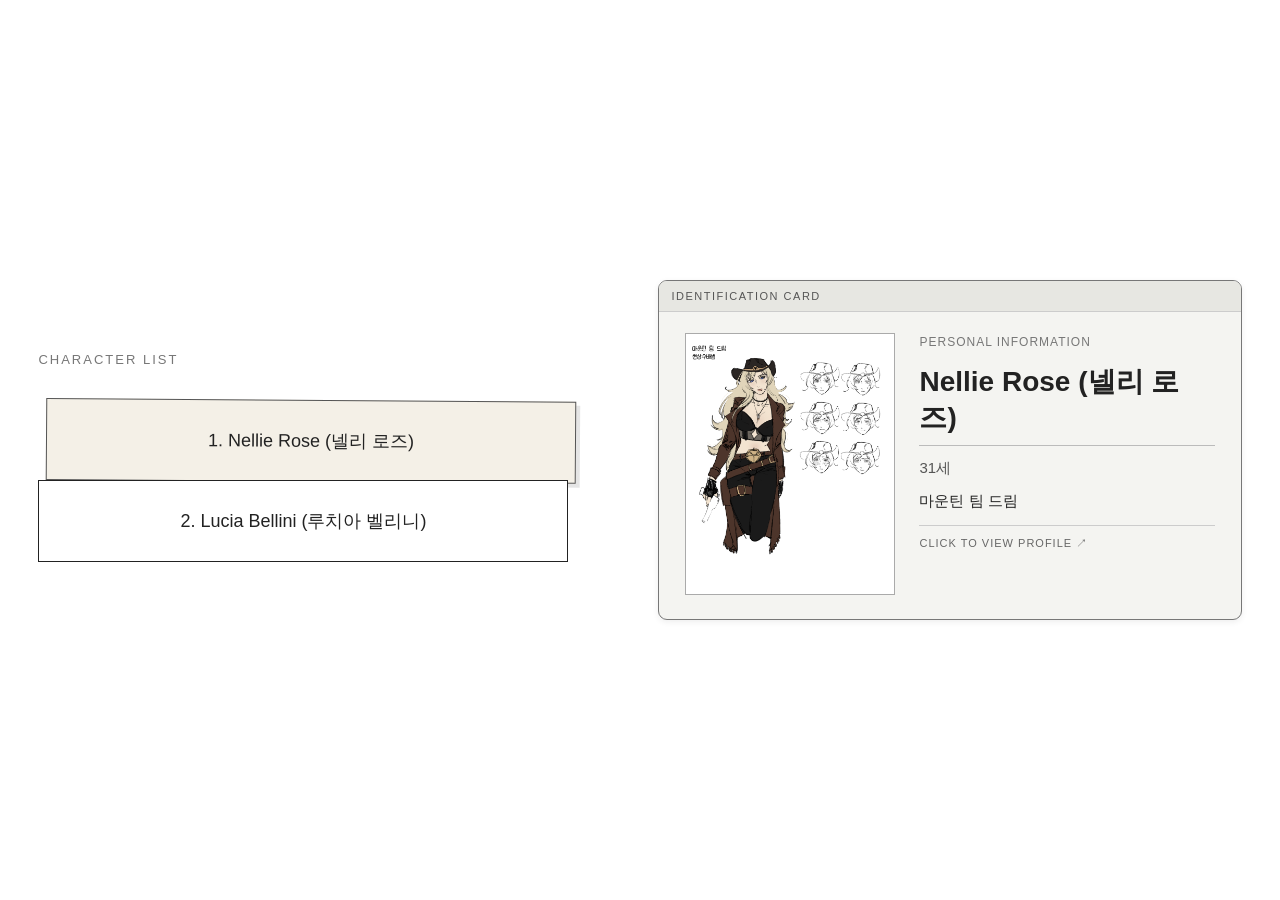
==== index.html @ 7967f2a3 "Update index.html" ====
<!DOCTYPE html>
<html lang="ko">
<head>
    <meta charset="UTF-8">
    <meta name="viewport" content="width=device-width, initial-scale=1.0">
    <title>DDONGGUR1 DREAM</title>
    <link rel="icon" type="image/png" href="favicon.png">
    <link rel="stylesheet" href="style.css">
</head>
<body>
    <main class="layout">

        <!-- 왼쪽: 드림주 목록 -->
        <aside class="character-list">
            <p class="section-label">CHARACTER LIST</p>
            <div id="character-list"></div>
        </aside>

        <!-- 오른쪽: 신분증형 프로필 카드 -->
        <section class="profile-area">
            <button id="profile-card" class="id-card" type="button">
                <div class="portrait" id="portrait">
                    <span>PORTRAIT</span>
                </div>

                <div class="profile-summary">
                    <p class="section-label">PERSONAL INFORMATION</p>
                    <h1 id="profile-name">캐릭터 이름</h1>
                    <p id="profile-age">나이</p>
                    <p id="profile-intro">간단한 소개가 표시됩니다.</p>
                    <span class="card-hint">CLICK TO VIEW PROFILE ↗</span>
                </div>
            </button>
        </section>

    </main>

<script src="characters.js"></script>
<script src="script.js"></script>
</body>
</html>
---- style.css ----
* {
    box-sizing: border-box;
}

body {
    margin: 0;
    min-height: 100vh;
    background: #fff;
    color: #222;
    font-family: Arial, "Malgun Gothic", sans-serif;
}

.layout {
    width: min(1400px, 94%);
    min-height: 100vh;
    margin: auto;
    display: grid;
    grid-template-columns: 1fr 1.1fr;
    align-items: center;
    gap: 90px;
    padding: 50px 0;
}

.character-list {
    display: flex;
    flex-direction: column;
    gap: 18px;
}

.section-label {
    font-size: 13px;
    letter-spacing: 2px;
    color: #777;
}


.character-button {
    position: relative;
    display: block;
    width: 100%;
    min-height: 82px;
    padding: 24px 24px;

    border: 1px solid #222;
    background: #fff;
    color: #222;

    text-align: center;
    font-family: inherit;
    font-size: 18px;
    cursor: pointer;

    transform: translateX(0) rotate(0deg);
    transform-origin: left center;

    transition:
        transform 0.35s cubic-bezier(0.2, 0.8, 0.2, 1),
        background-color 0.35s ease,
        box-shadow 0.35s ease,
        border-color 0.35s ease;
}

/* 마우스를 올렸을 때 */
.character-button:hover {
    transform: translateX(5px) rotate(-0.6deg);
    background: #faf8f2;
    box-shadow: 3px 4px 0 rgba(0, 0, 0, 0.08);
}

/* 선택된 캐릭터 */
.character-button.active {
    transform: translateX(8px) rotate(0.4deg);
    background: #f4f0e7;
    border-color: #555;
    box-shadow: 4px 4px 0 rgba(0, 0, 0, 0.10);
}

/* 선택된 캐릭터에 마우스를 올렸을 때 */
.character-button.active:hover {
    transform: translateX(10px) rotate(-0.4deg);
    background: #f0ebdf;
    box-shadow: 5px 5px 0 rgba(0, 0, 0, 0.12);
}

/* 클릭 순간 살짝 눌리는 느낌 */
.character-button:active {
    transform: translateX(3px) scale(0.985);
    box-shadow: none;
    transition-duration: 0.08s;
}

/* 키보드로 선택할 때도 표시 */
.character-button:focus-visible {
    outline: 1px dashed #555;
    outline-offset: 4px;
}


.add-button {
    padding: 12px;
    border: 1px dashed #aaa;
    background: white;
    color: #666;
    cursor: pointer;
}

.profile-area {
    display: flex;
    justify-content: center;
    perspective: 1000px;
}

/* 오른쪽 신분증 카드 */

/* 신분증 본체 */
.id-card {
    position: relative;
    display: grid;
    grid-template-columns: 210px minmax(0, 1fr);
    align-items: start;
    gap: 24px;

    width: 100%;
    max-width: 620px;
    padding: 52px 26px 24px;

    border: 1px solid #777;
    border-radius: 9px;
    background: #f4f4f1;
    color: #222;
    text-align: left;
    cursor: pointer;

    box-shadow: 0 2px 6px #00000012;
    transition: transform 0.25s ease, box-shadow 0.25s ease;
}

.id-card::before {
    content: "IDENTIFICATION CARD";
    position: absolute;
    top: 0;
    left: 0;
    right: 0;
    padding: 9px 12px;
    border-bottom: 1px solid #ccc;
    border-radius: 8px 8px 0 0;
    background: #e7e7e2;
    color: #555;
    font-size: 11px;
    letter-spacing: 1.5px;
}

.id-card:hover {
    transform: translateY(-3px);
    box-shadow: 0 6px 14px #00000018;
}

.id-card:active {
    transform: translateY(0) scale(0.99);
}

.id-card:focus-visible {
    outline: 2px solid #777;
    outline-offset: 3px;
}

/* 어깨까지 보이는 초상화 */
.portrait {
    position: relative;
    width: 210px;
    aspect-ratio: 4 / 5;
    height: auto;
    margin: 0;
    overflow: hidden;

    display: flex;
    align-items: center;
    justify-content: center;

    border: 1px solid #aaa;
    background: #e5e5e1;
    color: #777;
    font-size: 12px;
    letter-spacing: 1px;
}

.portrait::after {
    content: none;
}

.portrait img {
    width: 100%;
    height: 100%;
    object-fit: cover;
    object-position: center top;
}

/* 인적 사항 */
.profile-summary {
    min-width: 0;
    padding: 0;
}

.profile-summary .section-label {
    margin: 0 0 12px;
    font-size: 12px;
    letter-spacing: 1px;
}

.profile-summary h1 {
    margin: 0 0 10px;
    padding-bottom: 8px;
    border-bottom: 1px solid #bbb;
    font-family: Arial, "Malgun Gothic", sans-serif;
    font-size: 28px;
    font-weight: bold;
    line-height: 1.3;
    overflow-wrap: anywhere;
}

.profile-summary p {
    line-height: 1.6;
    overflow-wrap: anywhere;
}

#profile-age {
    margin: 8px 0;
    color: #555;
    font-size: 15px;
}

#profile-intro {
    margin: 8px 0 0;
    font-size: 15px;
    line-height: 1.7;
    white-space: pre-wrap;
    overflow-wrap: anywhere;
}

.card-hint {
    display: block;
    grid-column: 1 / -1;
    margin-top: 12px;
    padding-top: 10px;
    border-top: 1px solid #ccc;
    color: #666;
    font-size: 11px;
    letter-spacing: 1px;
}

/* 모바일에서도 사진과 정보가 나란히 보이도록 */
@media (max-width: 650px) {
    .id-card {
        grid-template-columns: minmax(0, 0.9fr) minmax(0, 1fr);
        gap: 12px;
        padding: 42px 14px 16px;
    }

    .portrait {
        width: 100%;
        aspect-ratio: 4 / 5;
    }

    .profile-summary h1 {
        font-size: 18px;
    }
}
dialog {
    width: min(420px, 90%);
    border: 1px solid #333;
    padding: 28px;
}

dialog::backdrop {
    background: #0005;
}

#add-form {
    display: flex;
    flex-direction: column;
    gap: 10px;
}

#add-form input,
#add-form textarea {
    width: 100%;
    padding: 11px;
    border: 1px solid #ccc;
    font: inherit;
}

#add-form textarea {
    resize: vertical;
    min-height: 90px;
}

.dialog-buttons {
    display: flex;
    justify-content: flex-end;
    gap: 8px;
    margin-top: 15px;
}

.dialog-buttons button {
    padding: 10px 16px;
    cursor: pointer;
}

@media (max-width: 650px) {
    .layout {
        grid-template-columns: 1fr;
        gap: 38px;
        padding: 35px 0;
    }

    .character-list {
        order: 1;
    }

    .profile-area {
        order: 2;
    }

    .id-card {
        max-width: 560px;
        transform: rotate(0deg);
    }

    .id-card:hover {
        transform: translateY(-3px);
    }
}

@media (prefers-reduced-motion: reduce) {
    .id-card {
        transition: none;
    }
}
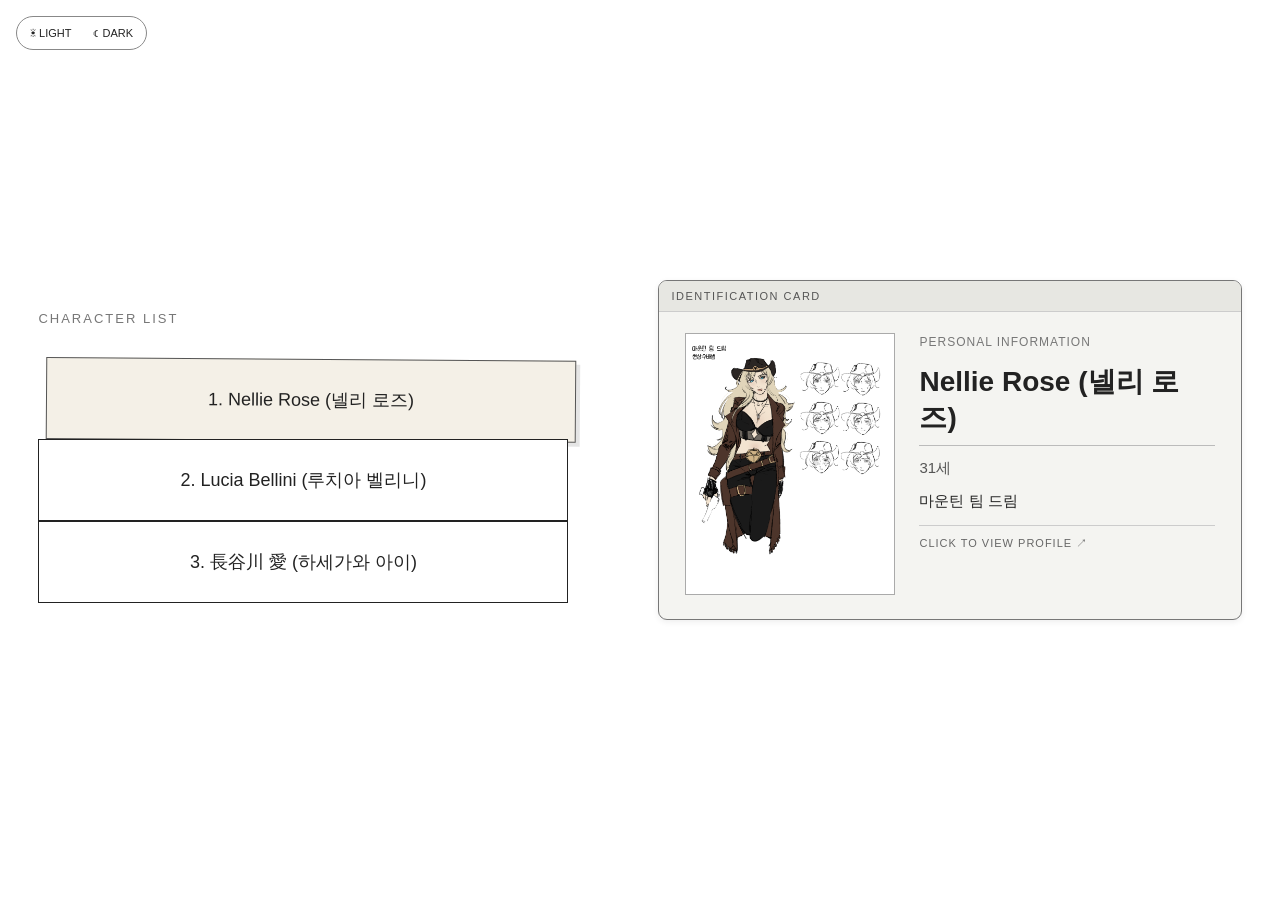
==== commit ad092ec8: "Update index.html" ====
--- a/index.html
+++ b/index.html
@@ -9,6 +9,10 @@
     <link rel="stylesheet" href="style.css">
 </head>
 <body>
+    <div class="theme-toggle">
+    <button type="button" data-theme="light">☀ LIGHT</button>
+    <button type="button" data-theme="dark">☾ DARK</button>
+</div>
     <main class="layout">
 
         <!-- 왼쪽: 드림주 목록 -->
--- a/style.css
+++ b/style.css
@@ -337,3 +337,122 @@
         transition: none;
     }
 }
+
+/* ===== THEME MODE ===== */
+
+body {
+    transition: background-color 0.25s ease, color 0.25s ease;
+}
+
+.theme-toggle {
+    position: fixed;
+    top: 16px;
+    left: 16px;
+    z-index: 9999;
+    display: flex;
+    gap: 4px;
+    padding: 4px;
+    border: 1px solid #888;
+    border-radius: 20px;
+    background: #fff;
+    color: #222;
+    font: inherit;
+    font-size: 11px;
+}
+
+.theme-toggle button {
+    padding: 6px 9px;
+    border: 0;
+    border-radius: 16px;
+    background: transparent;
+    color: inherit;
+    font: inherit;
+    cursor: pointer;
+}
+
+.theme-toggle button.active {
+    background: #222;
+    color: #fff;
+}
+
+/* 다크모드 */
+body.dark-mode {
+    background: #171717;
+    color: #eee;
+}
+
+.dark-mode .character-button {
+    background: #222;
+    color: #eee;
+    border-color: #777;
+}
+
+.dark-mode .character-button:hover {
+    background: #30302d;
+}
+
+.dark-mode .character-button.active,
+.dark-mode .character-button.active:hover {
+    background: #3a3934;
+    border-color: #aaa;
+}
+
+.dark-mode .section-label,
+.dark-mode #profile-age,
+.dark-mode #profile-intro,
+.dark-mode .card-hint {
+    color: #bbb;
+}
+
+.dark-mode .id-card {
+    background: #292929;
+    color: #eee;
+    border-color: #777;
+}
+
+.dark-mode .id-card::before {
+    background: #383838;
+    color: #ddd;
+    border-color: #666;
+}
+
+.dark-mode .profile-summary h1,
+.dark-mode .card-hint {
+    border-color: #666;
+}
+
+.dark-mode .portrait {
+    background: #333;
+    color: #bbb;
+    border-color: #777;
+}
+
+.dark-mode .add-button {
+    background: #222;
+    color: #ddd;
+    border-color: #777;
+}
+
+.dark-mode dialog {
+    background: #222;
+    color: #eee;
+    border-color: #777;
+}
+
+.dark-mode #add-form input,
+.dark-mode #add-form textarea {
+    background: #333;
+    color: #eee;
+    border-color: #666;
+}
+
+.dark-mode .theme-toggle {
+    background: #222;
+    color: #eee;
+    border-color: #777;
+}
+
+.dark-mode .theme-toggle button.active {
+    background: #eee;
+    color: #222;
+}
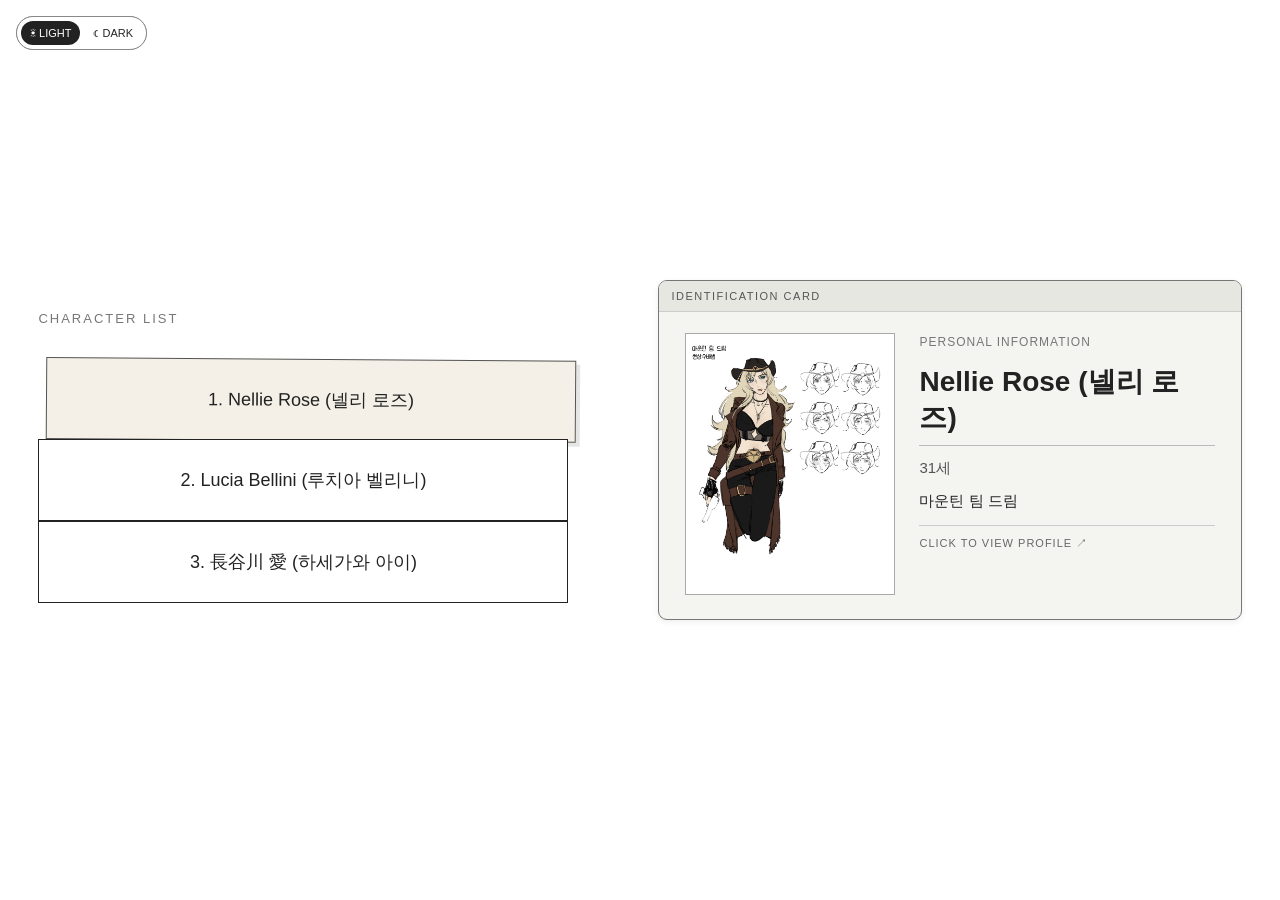
==== commit 7d80f4f5: "Update index.html" ====
--- a/index.html
+++ b/index.html
@@ -9,6 +9,12 @@
     <link rel="stylesheet" href="style.css">
 </head>
 <body>
+    
+<div class="theme-toggle">
+    <button type="button" data-theme="light">☀ LIGHT</button>
+    <button type="button" data-theme="dark">☾ DARK</button>
+</div>
+
     <div class="theme-toggle">
     <button type="button" data-theme="light">☀ LIGHT</button>
     <button type="button" data-theme="dark">☾ DARK</button>
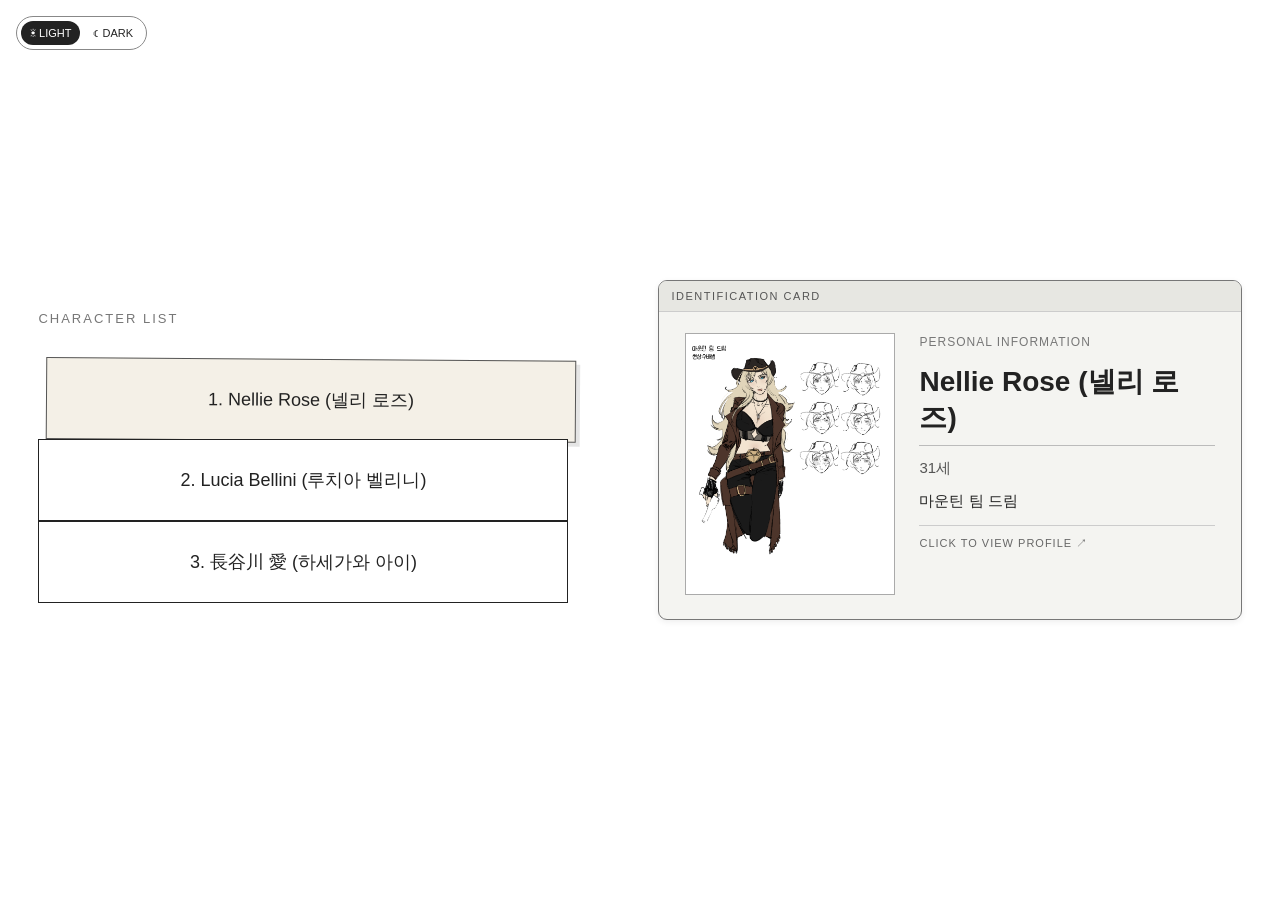
==== commit aa0fe9c5: "Update index.html" ====
--- a/index.html
+++ b/index.html
@@ -9,11 +9,6 @@
     <link rel="stylesheet" href="style.css">
 </head>
 <body>
-    
-<div class="theme-toggle">
-    <button type="button" data-theme="light">☀ LIGHT</button>
-    <button type="button" data-theme="dark">☾ DARK</button>
-</div>
 
     <div class="theme-toggle">
     <button type="button" data-theme="light">☀ LIGHT</button>
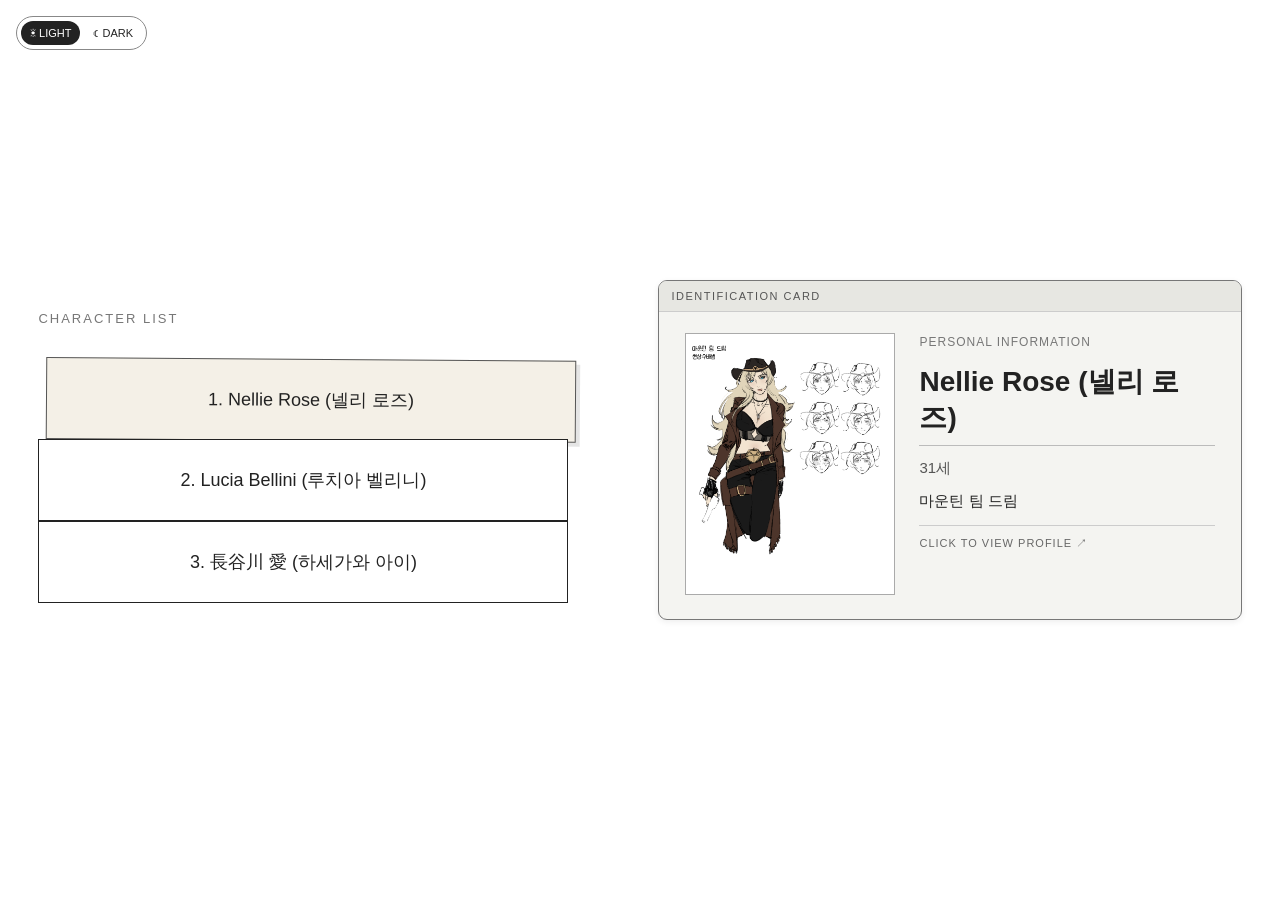
==== commit 353c34c7: "Update index.html" ====
--- a/index.html
+++ b/index.html
@@ -1,6 +1,9 @@
 
 <!DOCTYPE html>
 <html lang="ko">
+    
+<link rel="stylesheet" href="theme.css">
+
 <head>
     <meta charset="UTF-8">
     <meta name="viewport" content="width=device-width, initial-scale=1.0">
--- a/theme.css
+++ b/theme.css
@@ -0,0 +1,132 @@
+
+/* 공통 테마 버튼 */
+.theme-toggle {
+    position: fixed;
+    top: 16px;
+    left: 16px;
+    z-index: 9999;
+    display: flex;
+    gap: 4px;
+    padding: 4px;
+    border: 1px solid #888;
+    border-radius: 20px;
+    background: #fff;
+    color: #222;
+    font: inherit;
+    font-size: 11px;
+}
+
+.theme-toggle button {
+    padding: 6px 9px;
+    border: 0;
+    border-radius: 16px;
+    background: transparent;
+    color: inherit;
+    font: inherit;
+    cursor: pointer;
+}
+
+.theme-toggle button.active {
+    background: #222;
+    color: #fff;
+}
+
+/* 디테일 페이지 다크모드 */
+body.dark-mode {
+    background: #171717;
+    color: #eee;
+}
+
+body.dark-mode .top-bar,
+body.dark-mode .bottom-note {
+    border-color: #555;
+}
+
+body.dark-mode .back-link {
+    color: #bbb;
+}
+
+body.dark-mode .back-link:hover {
+    color: #fff;
+}
+
+body.dark-mode .portrait-label,
+body.dark-mode .info-label,
+body.dark-mode .info-section h2,
+body.dark-mode .bottom-note {
+    color: #aaa;
+}
+
+body.dark-mode .portrait-frame {
+    background: #292929;
+    border-color: #555;
+}
+
+body.dark-mode .character-name {
+    border-color: #777;
+}
+
+body.dark-mode .motif-link {
+    color: #eee;
+    border-color: #aaa;
+}
+
+body.dark-mode .motif-link:hover {
+    background: #eee;
+    color: #222;
+}
+
+/* 모티브 페이지 라이트모드 */
+body:not(.dark-mode) .cover {
+    background: linear-gradient(transparent, #fff), #e5e5e5;
+    border-color: #ddd;
+}
+
+body:not(.dark-mode) .avatar {
+    background: #eee;
+    border-color: #bbb;
+}
+
+body:not(.dark-mode) .subname,
+body:not(.dark-mode) .back,
+body:not(.dark-mode) .item p,
+body:not(.dark-mode) .footer {
+    color: #666;
+}
+
+body:not(.dark-mode) .back:hover {
+    color: #000;
+}
+
+body:not(.dark-mode) .item img {
+    background: #eee;
+}
+
+body:not(.dark-mode) .music-card {
+    background: linear-gradient(transparent, #eee), #d8d8d8;
+    color: #222;
+}
+
+body:not(.dark-mode) .music-card p {
+    color: #444;
+}
+
+body:not(.dark-mode) .tags {
+    color: #65658d;
+}
+
+body:not(.dark-mode) .footer {
+    border-color: #ddd;
+}
+
+/* 다크모드 버튼 */
+body.dark-mode .theme-toggle {
+    background: #222;
+    color: #eee;
+    border-color: #777;
+}
+
+body.dark-mode .theme-toggle button.active {
+    background: #eee;
+    color: #222;
+}
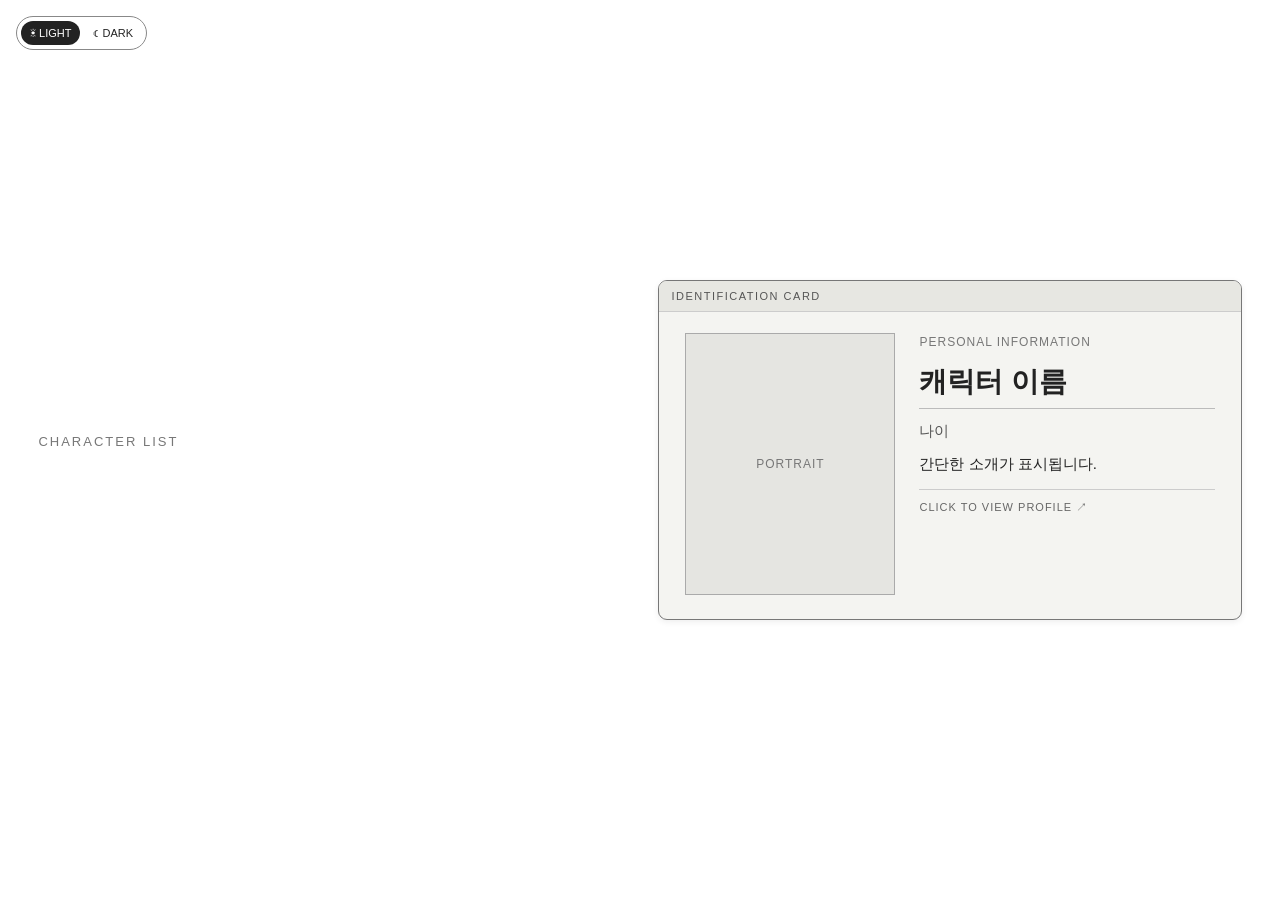
==== commit 7d35d020: "Update index.html" ====
--- a/index.html
+++ b/index.html
@@ -45,6 +45,6 @@
     </main>
 
 <script src="characters.js"></script>
-<script src="script.js"></script>
+<script src="theme.js"></script>
 </body>
 </html>
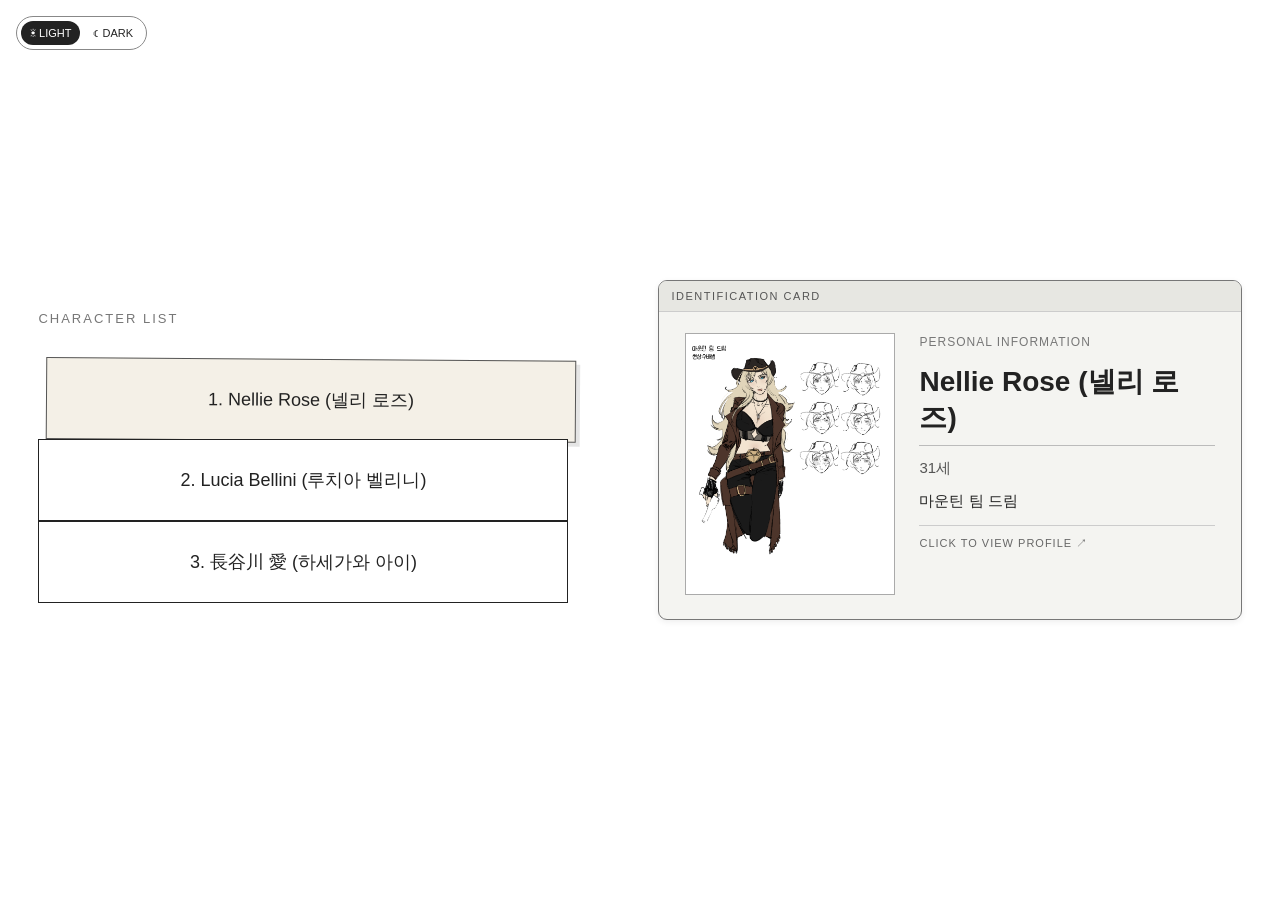
==== commit 2f4d54e7: "Update index.html" ====
--- a/index.html
+++ b/index.html
@@ -45,6 +45,7 @@
     </main>
 
 <script src="characters.js"></script>
+<script src="script.js"></script>
 <script src="theme.js"></script>
 </body>
 </html>
